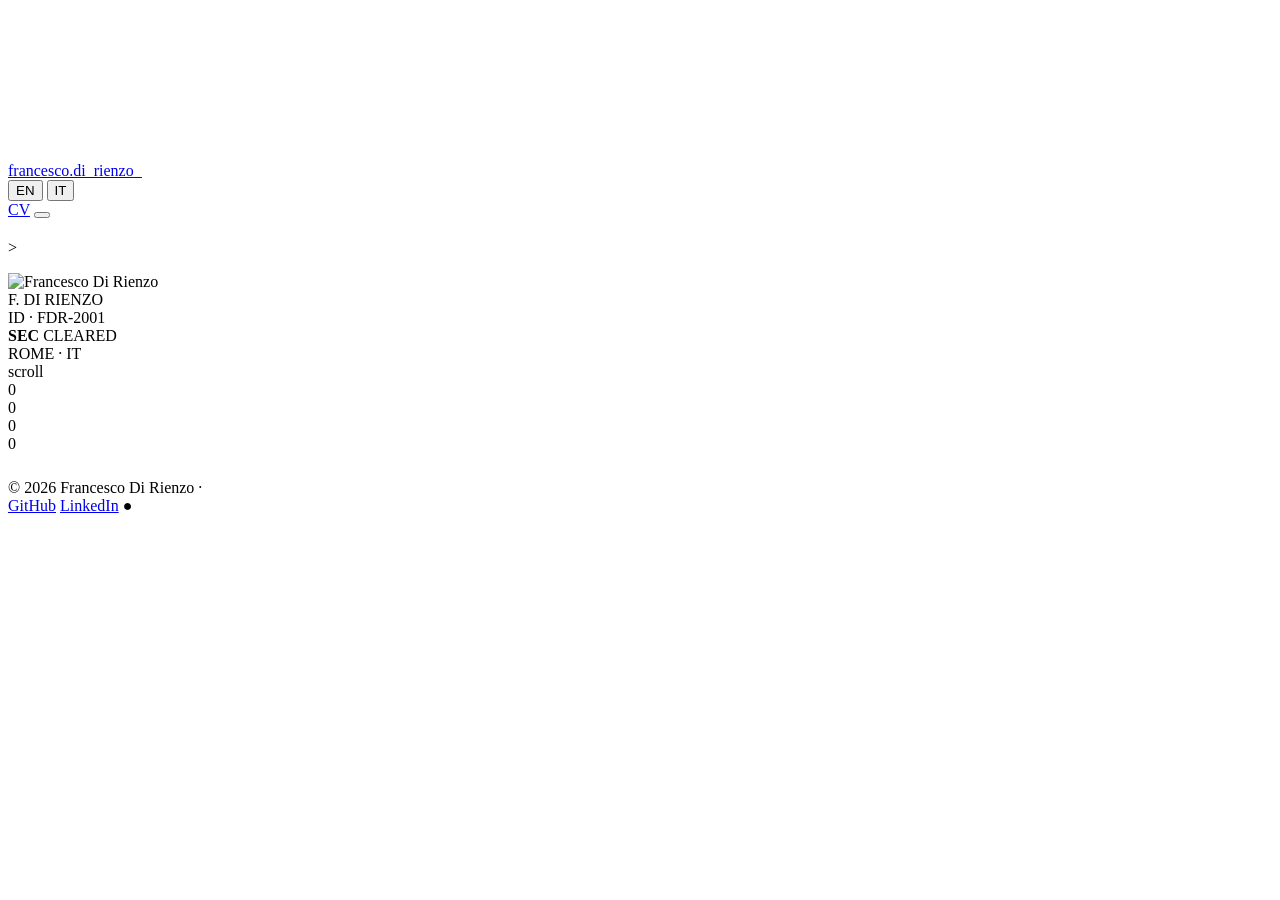
==== portfolio.html @ db407e5a "Add files via upload" ====
<!DOCTYPE html>
<html lang="en">
<head>
  <meta charset="UTF-8" />
  <meta name="viewport" content="width=device-width, initial-scale=1.0" />
  <title>Francesco Di Rienzo — Network & Security Engineer</title>
  <meta name="description" content="Francesco Di Rienzo — Linux & Network Systems Administrator and Cybersecurity Specialist. Portfolio." />
  <link rel="icon" type="image/svg+xml" href="assets/favicon.svg" />
  <link rel="preconnect" href="https://fonts.googleapis.com" />
  <link rel="preconnect" href="https://fonts.gstatic.com" crossorigin />
  <link href="https://fonts.googleapis.com/css2?family=Space+Grotesk:wght@400;500;600;700&family=IBM+Plex+Sans:wght@400;500;600&family=JetBrains+Mono:wght@400;500;600&display=swap" rel="stylesheet" />
  <link rel="stylesheet" href="assets/styles.css" />
</head>
<body>
  <!-- background layers -->
  <canvas id="net-canvas"></canvas>
  <div class="bg-grid"></div>
  <div class="bg-vignette"></div>

  <!-- NAV -->
  <header class="nav">
    <div class="wrap">
      <a href="#top" class="brand">
        <span class="dot"></span>
        francesco.di_rienzo<span class="cursor">_</span>
      </a>
      <nav class="nav-links">
        <a href="#about" id="nav-about"></a>
        <a href="#experience" id="nav-exp"></a>
        <a href="#skills" id="nav-skills"></a>
        <a href="#certs" id="nav-certs"></a>
        <a href="#contact" id="nav-contact"></a>
      </nav>
      <div class="nav-right">
        <div class="lang-toggle">
          <button data-lang="en">EN</button>
          <button data-lang="it">IT</button>
        </div>
        <a class="btn btn-cv cv-link" href="assets/CV_DiRienzo.pdf" target="_blank" rel="noopener">CV</a>
        <button class="nav-burger" id="burger" aria-label="Menu"><span></span></button>
      </div>
    </div>
  </header>
  <div class="mobile-menu" id="mm"></div>

  <main class="page" id="top">
    <!-- HERO -->
    <section class="hero" id="hero">
      <div class="wrap hero-grid">
        <div class="hero-left">
          <span class="hero-status"><span class="live"></span><span id="hero-status"></span></span>
          <h1 id="hero-h1"></h1>
          <div class="hero-role">
            <span class="prompt">&gt;</span> <span class="typed" id="typed"></span><span class="tw-cursor"></span>
          </div>
          <p class="hero-bio" id="hero-bio"></p>
          <div class="hero-cta">
            <a class="btn btn-primary" id="cta1" href="#contact"></a>
            <a class="btn" id="cta2" href="#experience"></a>
            <a class="btn cv-link" id="cv-btn" href="assets/CV_DiRienzo.pdf" target="_blank" rel="noopener"></a>
          </div>
        </div>

        <div class="id-frame">
          <span class="id-corner tl"></span><span class="id-corner tr"></span>
          <span class="id-corner bl"></span><span class="id-corner br"></span>
          <span class="scan"></span>
          <div class="photo">
            <img id="profile-img" src="assets/profile.webp" alt="Francesco Di Rienzo" />
            <div id="photo-fallback" style="display:none; position:absolute; inset:0; place-items:center; background:repeating-linear-gradient(135deg,#0d121a,#0d121a 10px,#0f141c 10px,#0f141c 20px); font-family:var(--font-mono); color:var(--text-faint); font-size:12px; text-align:center; padding:20px;">
              [ drop&nbsp;profile.webp&nbsp;in&nbsp;/assets ]
            </div>
          </div>
          <div class="id-tag">
            <div>
              <div class="id-name">F. DI RIENZO</div>
              <div>ID · FDR-2001</div>
            </div>
            <div class="id-meta">
              <div><b>SEC</b> CLEARED</div>
              <div>ROME · IT</div>
            </div>
          </div>
        </div>
      </div>
      <div class="scroll-cue"><span>scroll</span><span class="bar"></span></div>
    </section>

    <!-- STATS -->
    <section class="stats" id="stats" style="padding-top:0;padding-bottom:0;">
      <div class="wrap">
        <div class="stats-grid">
          <div class="stat"><div class="num">0</div><div class="lbl"></div></div>
          <div class="stat"><div class="num">0</div><div class="lbl"></div></div>
          <div class="stat"><div class="num">0</div><div class="lbl"></div></div>
          <div class="stat"><div class="num">0</div><div class="lbl"></div></div>
        </div>
      </div>
    </section>

    <!-- ABOUT -->
    <section id="about">
      <div class="wrap">
        <div class="section-head reveal">
          <span class="eyebrow" id="about-eyebrow"></span>
          <h2 id="about-title"></h2>
          <p class="lead" id="about-lead"></p>
        </div>
        <div class="about-grid">
          <div class="about-copy reveal reveal-d1">
            <div id="about-copy"></div>
            <div class="about-tags" id="about-tags"></div>
          </div>
          <div class="reveal reveal-d2">
            <div class="terminal">
              <div class="bar">
                <span class="tdot"></span><span class="tdot"></span><span class="tdot g"></span>
                <span class="title" id="term-title"></span>
              </div>
              <div class="body" id="term-body"></div>
            </div>
          </div>
        </div>
      </div>
    </section>

    <!-- EXPERIENCE -->
    <section id="experience">
      <div class="wrap">
        <div class="section-head reveal">
          <span class="eyebrow" id="exp-eyebrow"></span>
          <h2 id="exp-title"></h2>
          <p class="lead" id="exp-lead"></p>
        </div>
        <div class="timeline" id="timeline"></div>
      </div>
    </section>

    <!-- SKILLS -->
    <section id="skills">
      <div class="wrap">
        <div class="section-head reveal">
          <span class="eyebrow" id="skills-eyebrow"></span>
          <h2 id="skills-title"></h2>
          <p class="lead" id="skills-lead"></p>
        </div>
        <div class="skills-grid" id="skills-grid"></div>
      </div>
    </section>

    <!-- CERTS -->
    <section id="certs">
      <div class="wrap">
        <div class="section-head reveal">
          <span class="eyebrow" id="certs-eyebrow"></span>
          <h2 id="certs-title"></h2>
          <p class="lead" id="certs-lead"></p>
        </div>
        <div class="cert-grid" id="cert-grid"></div>
      </div>
    </section>

    <!-- LANGUAGES + SOFT -->
    <section id="languages">
      <div class="wrap">
        <div class="section-head reveal">
          <span class="eyebrow" id="lang-eyebrow"></span>
          <h2 id="lang-title"></h2>
          <p class="lead" id="lang-lead"></p>
        </div>
        <div class="lang-soft">
          <div class="reveal reveal-d1">
            <h3 style="font-family:var(--font-mono);font-size:13px;letter-spacing:0.12em;text-transform:uppercase;color:var(--text-dim);margin-bottom:26px;" id="lang-subtitle"></h3>
            <div class="lang-list" id="lang-list"></div>
          </div>
          <div class="reveal reveal-d2">
            <h3 style="font-family:var(--font-mono);font-size:13px;letter-spacing:0.12em;text-transform:uppercase;color:var(--text-dim);margin-bottom:26px;" id="soft-title"></h3>
            <div class="soft-grid" id="soft-grid"></div>
          </div>
        </div>
      </div>
    </section>

    <!-- CONTACT -->
    <section class="contact" id="contact">
      <div class="wrap">
        <div class="contact-card reveal">
          <div class="corner-grid"></div>
          <span class="eyebrow" id="contact-eyebrow" style="justify-content:center;"></span>
          <h2 id="contact-title" style="margin-top:18px;"></h2>
          <p class="sub" id="contact-sub"></p>
          <div class="contact-actions">
            <a class="btn btn-primary" id="contact-cta1" href="#"></a>
            <a class="btn" id="contact-cta2" href="#" target="_blank" rel="noopener"></a>
          </div>
          <div class="contact-meta" id="contact-meta"></div>
        </div>
      </div>
    </section>
  </main>

  <!-- FOOTER -->
  <footer class="footer">
    <div class="wrap">
      <span>© <span id="year"></span> Francesco Di Rienzo · <span id="ft-tag"></span></span>
      <div class="ft-links">
        <a href="https://github.com/france5cogreen" target="_blank" rel="noopener">GitHub</a>
        <a href="https://linkedin.com/in/francesco-di-rienzo" target="_blank" rel="noopener">LinkedIn</a>
        <span style="color:var(--accent-1);">● <span id="ft-rights"></span></span>
      </div>
    </div>
  </footer>

  <script>document.getElementById("year").textContent = new Date().getFullYear();</script>
  <script src="assets/app.js"></script>
</body>
</html>
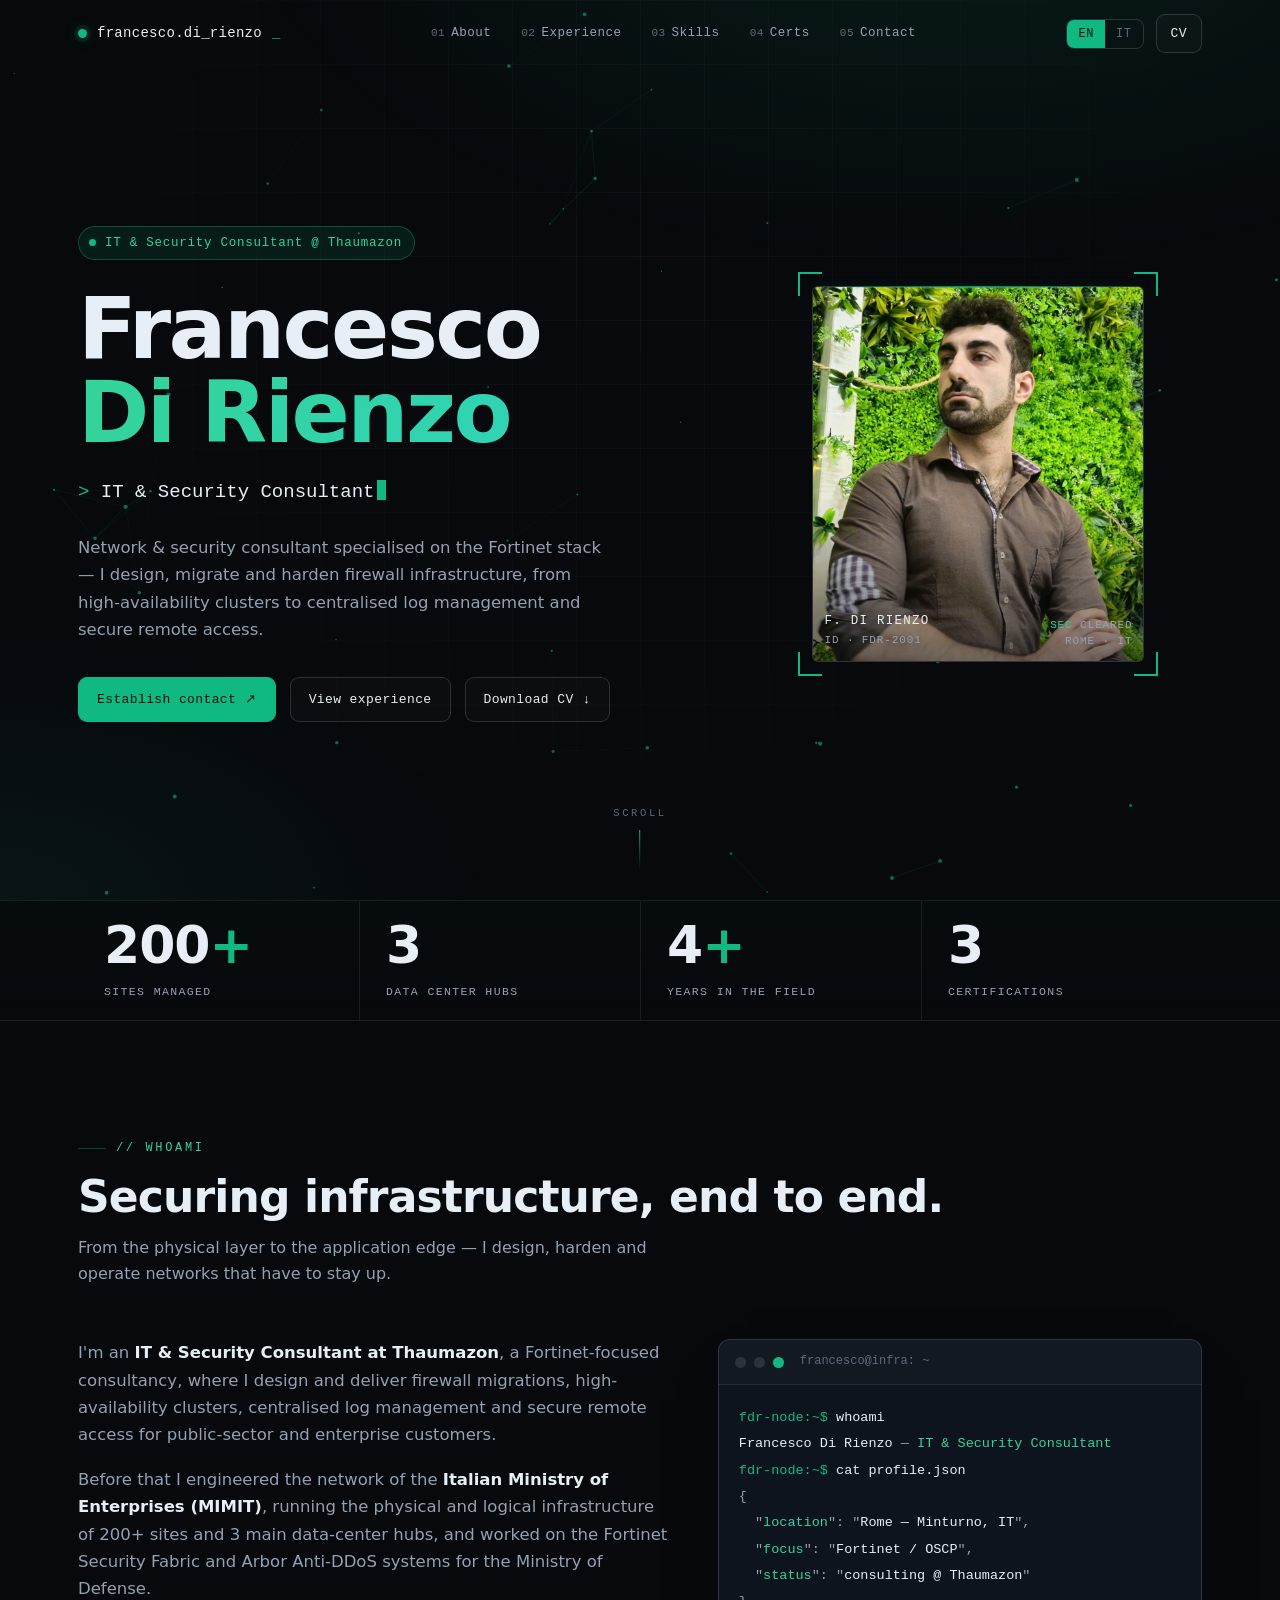
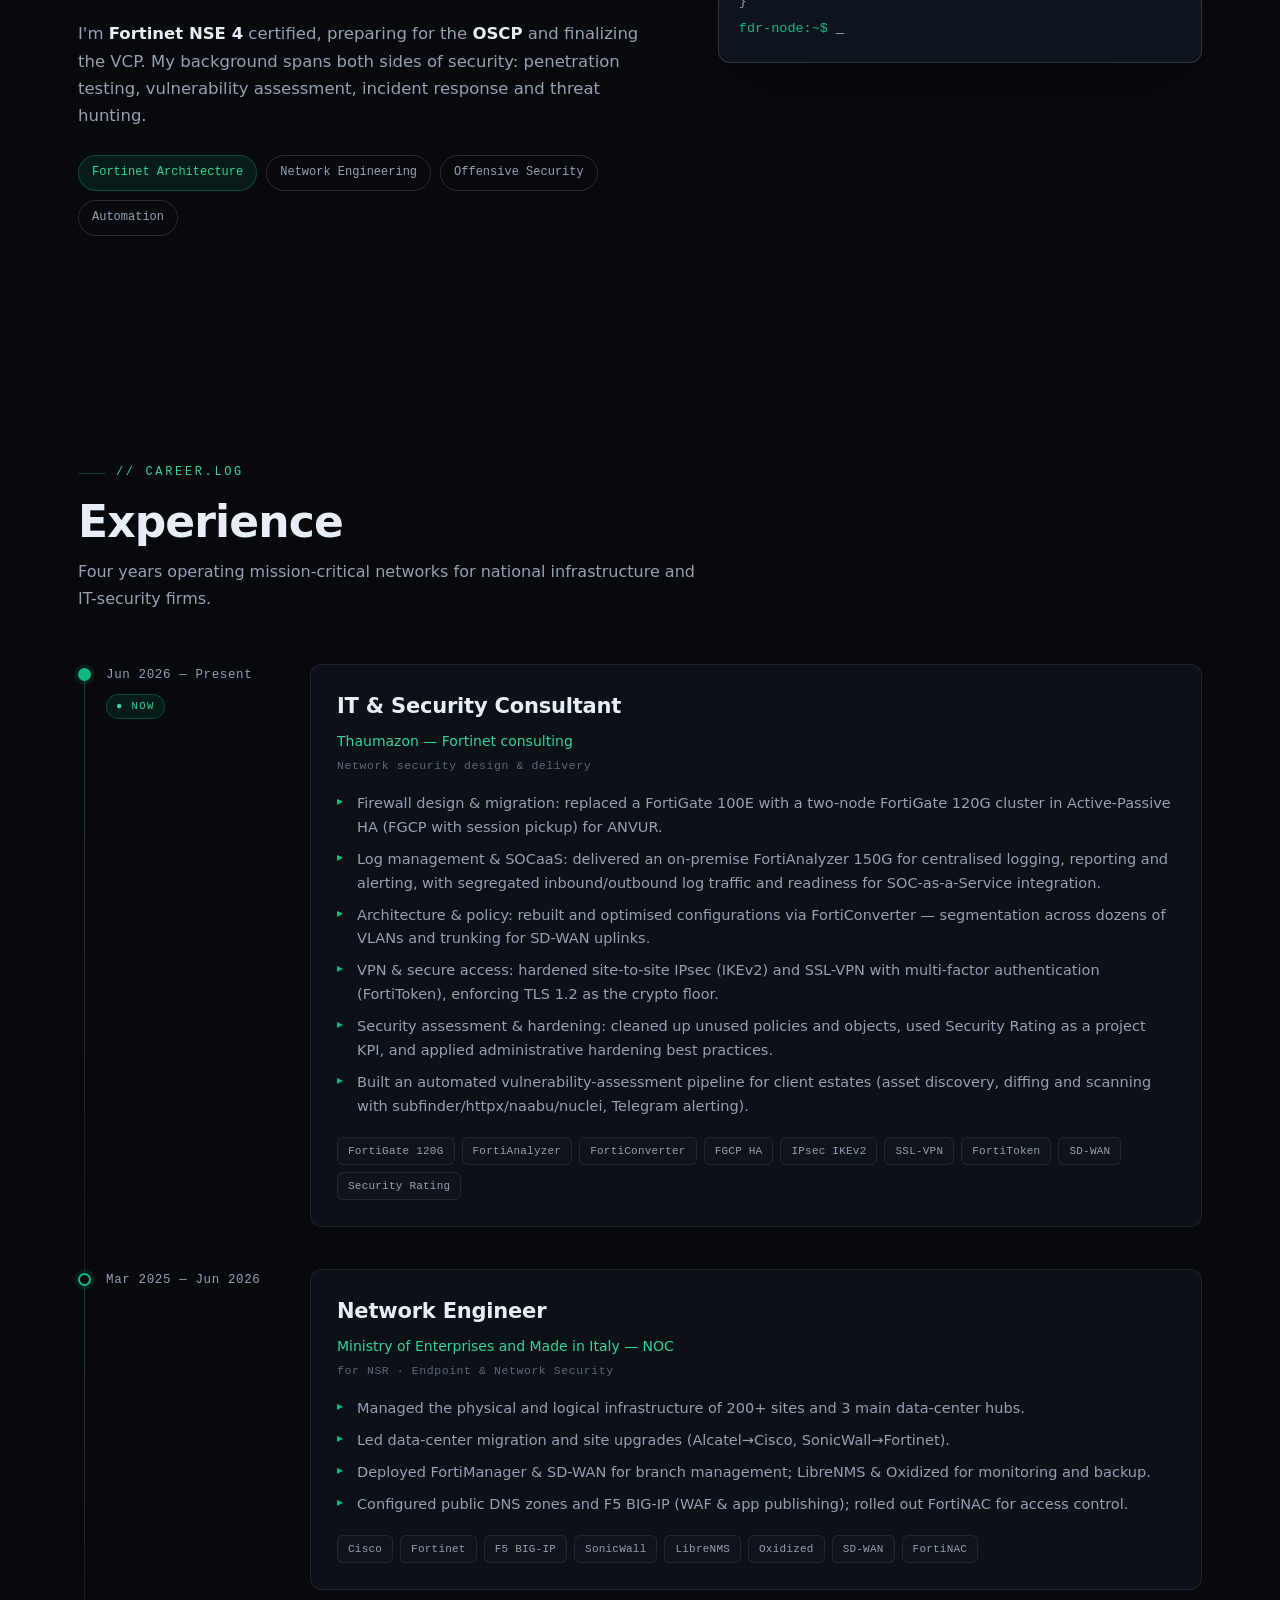
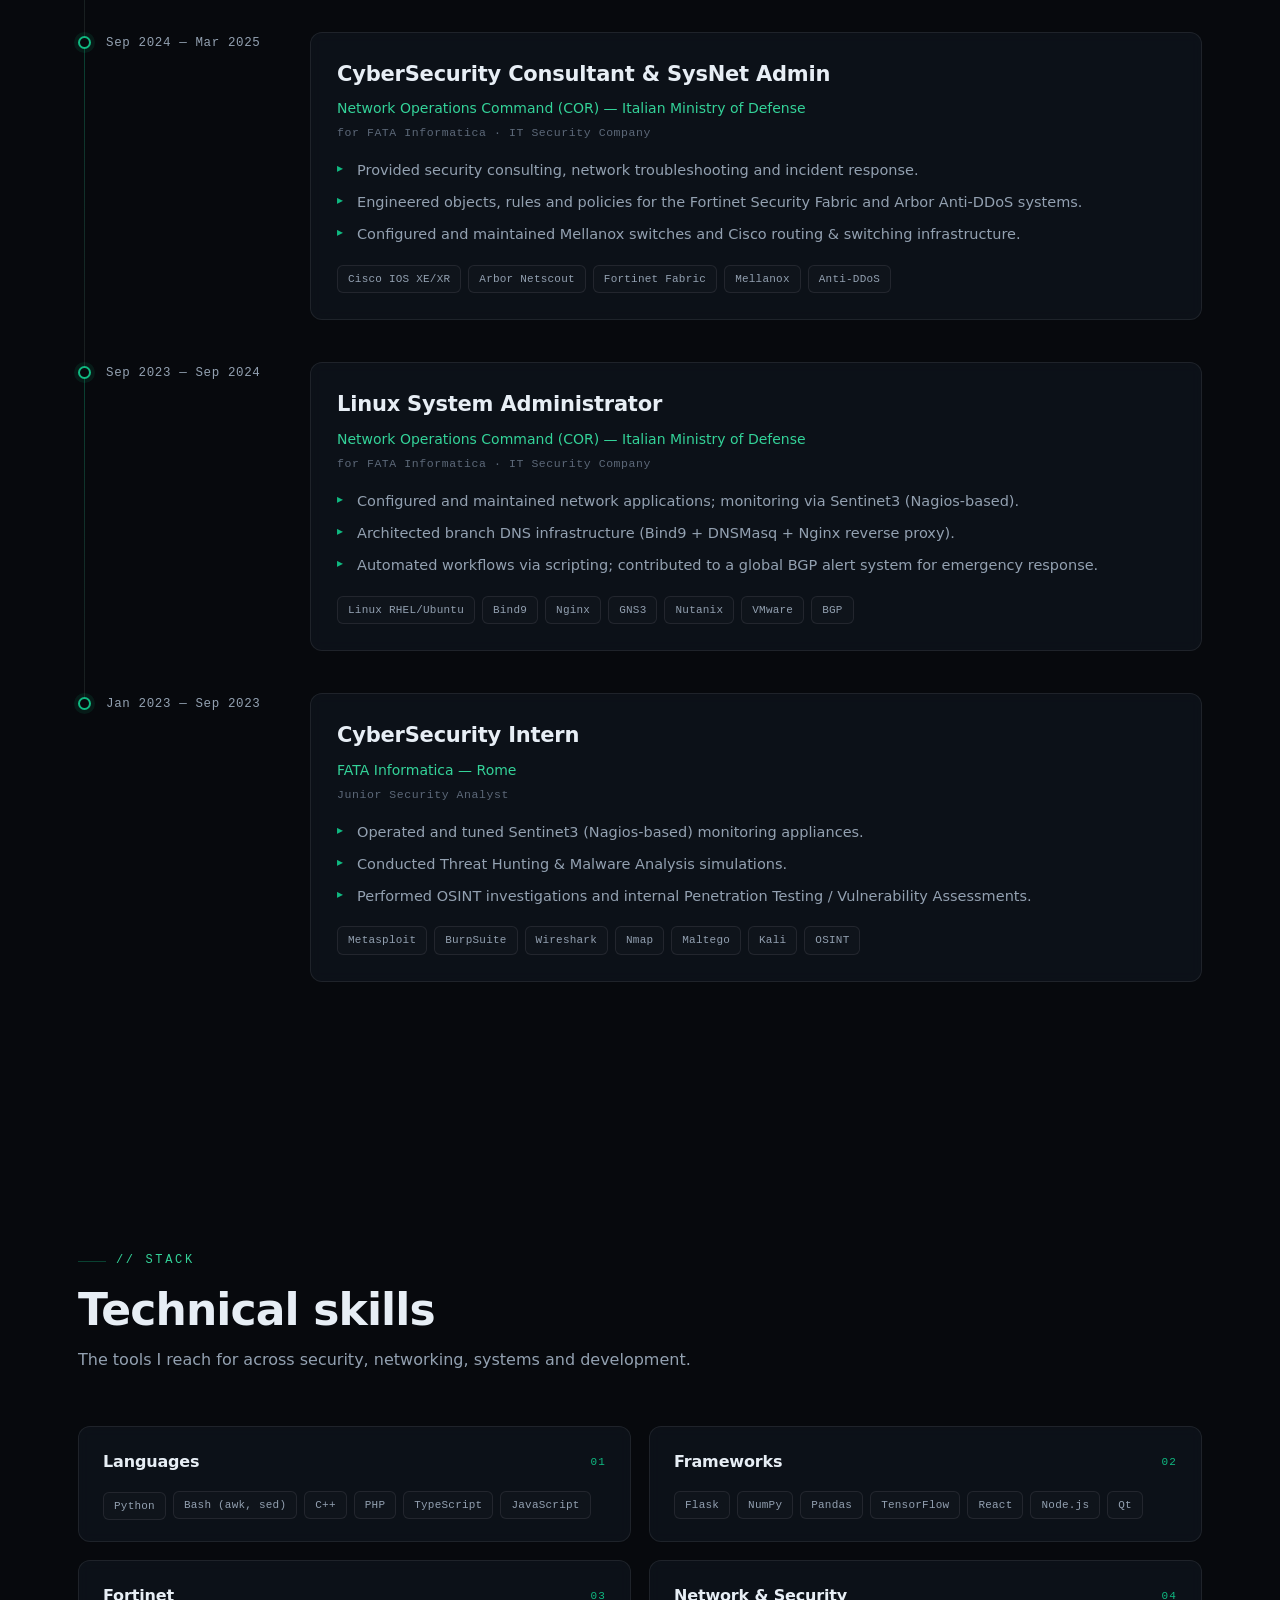
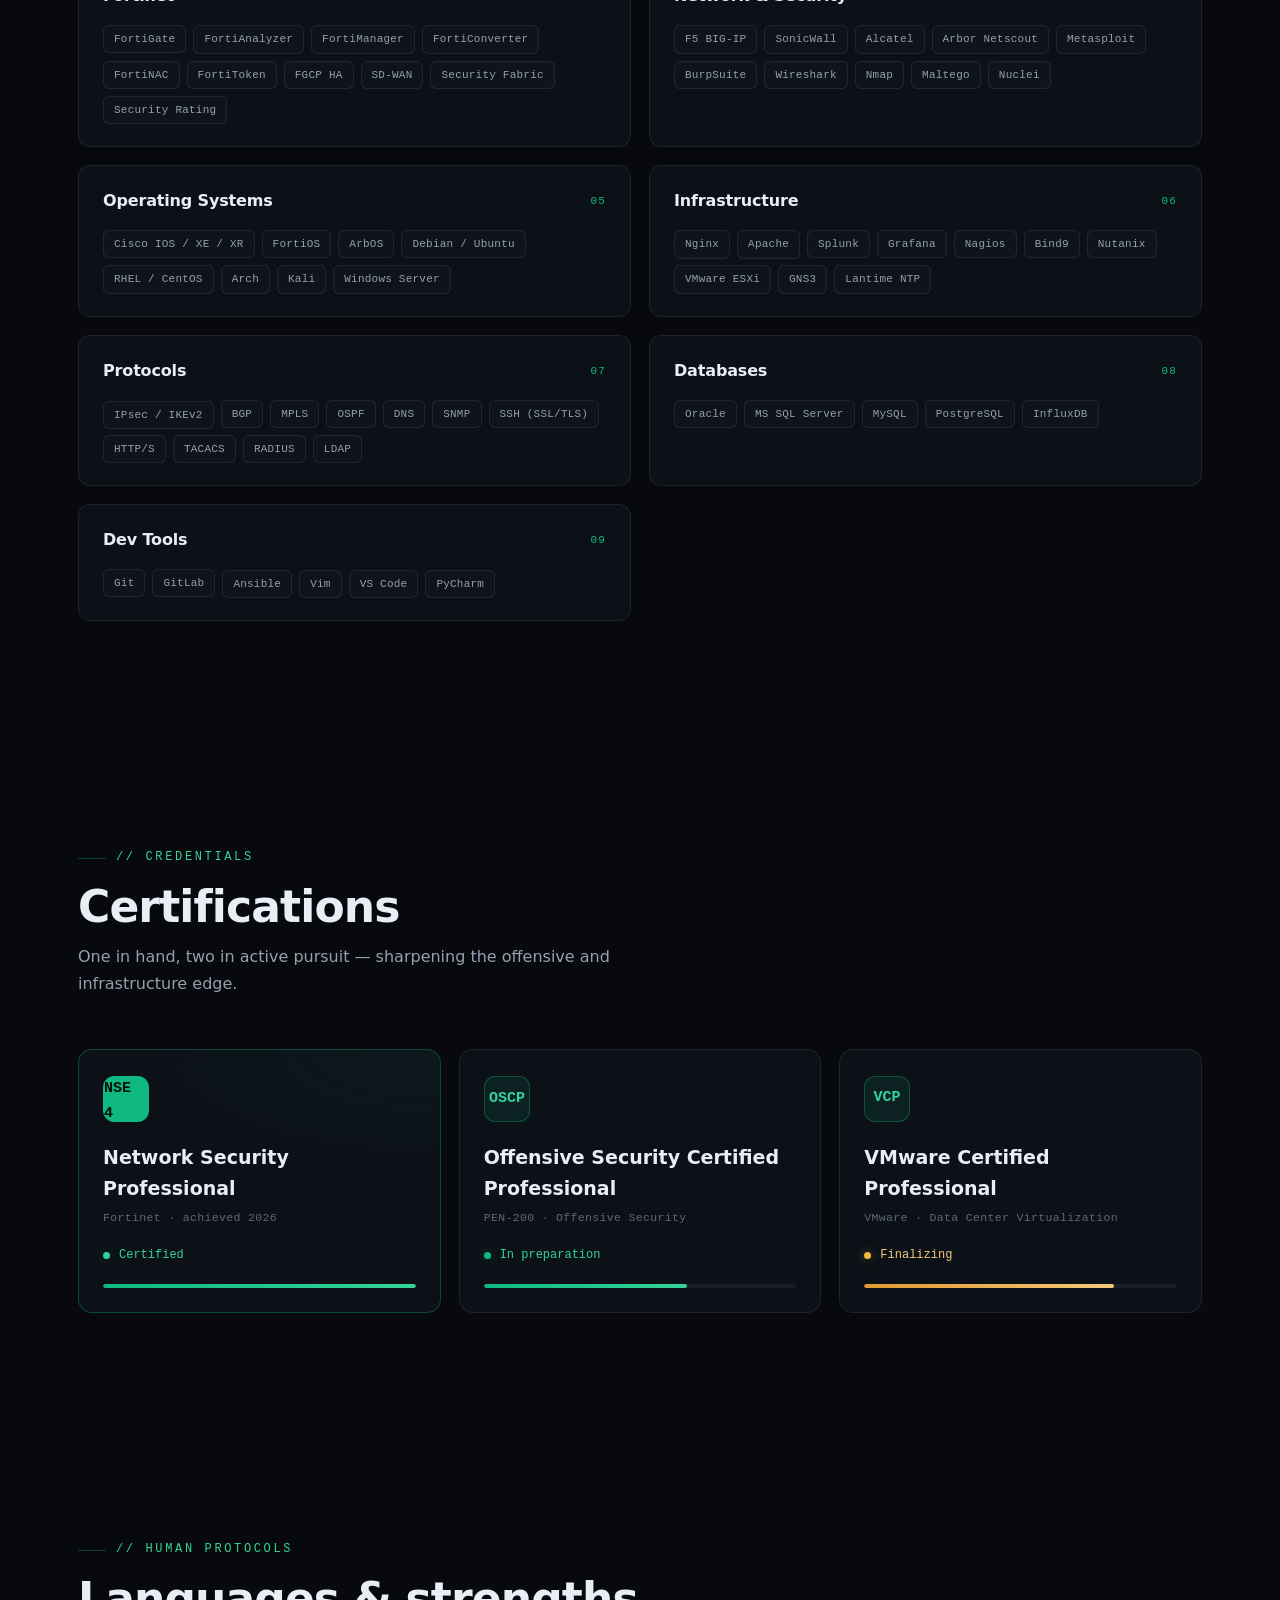
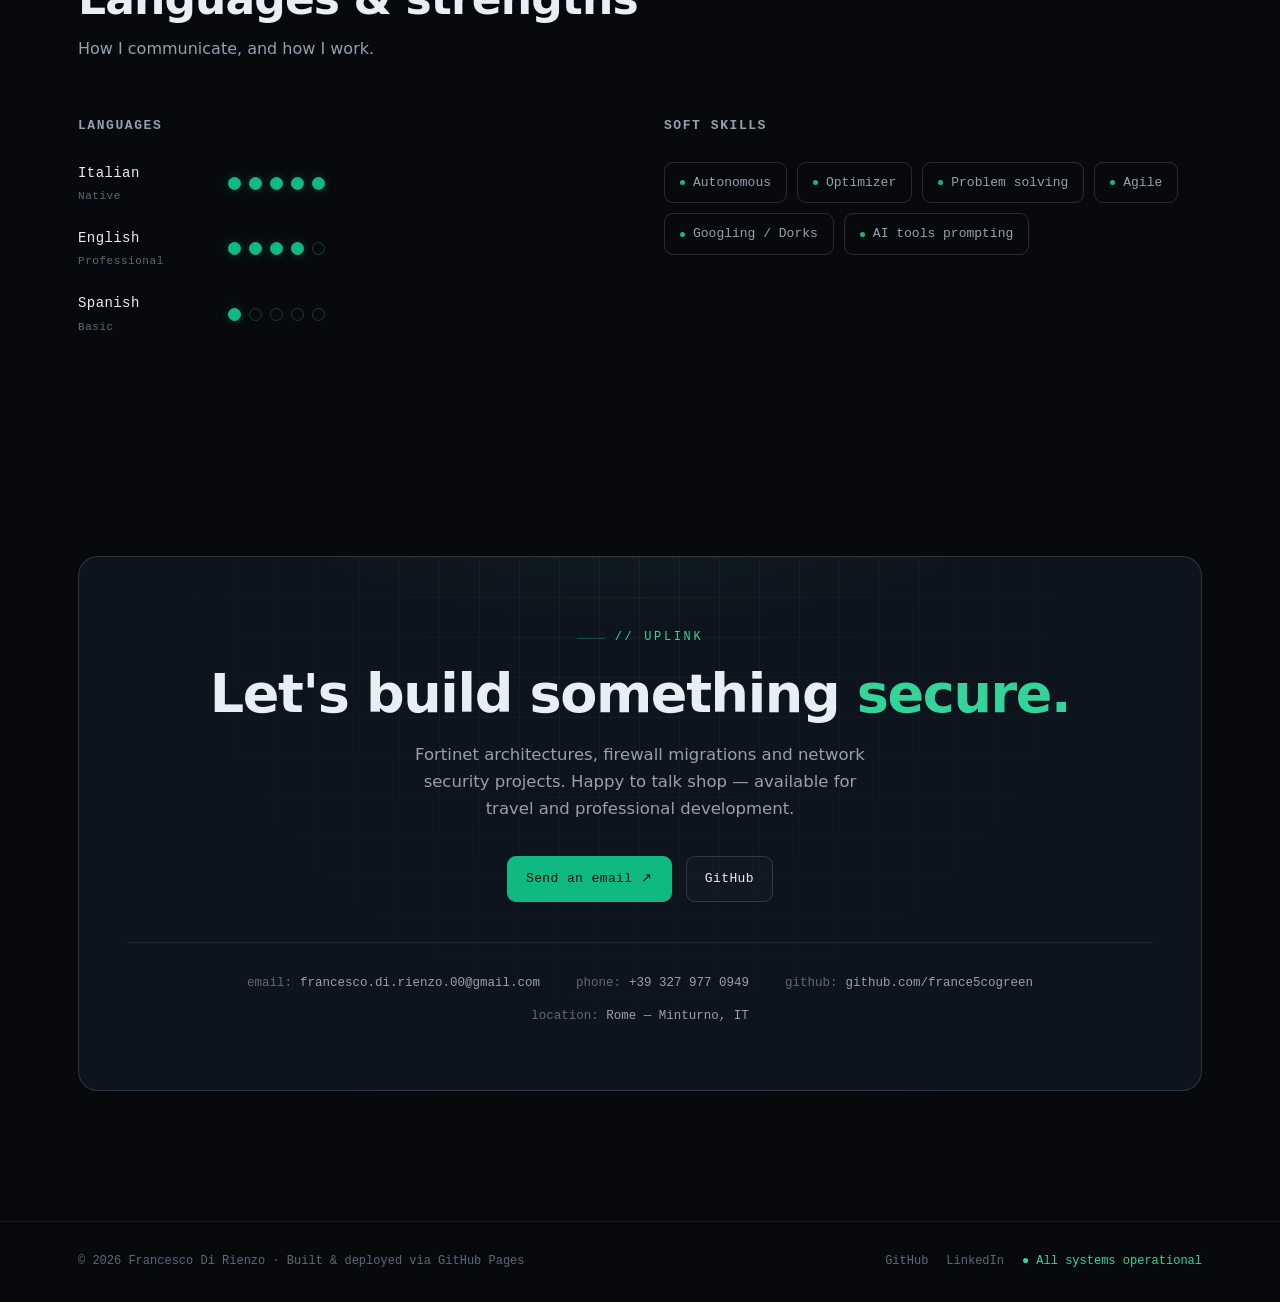
==== commit bc7709e9: "Aggiorna portfolio: ruolo Thaumazon, NSE 4 e pulizia repo Contenuto (assets/app.js, EN + IT in paral" ====
--- a/portfolio.html
+++ b/portfolio.html
@@ -4,7 +4,7 @@
   <meta charset="UTF-8" />
   <meta name="viewport" content="width=device-width, initial-scale=1.0" />
   <title>Francesco Di Rienzo — Network & Security Engineer</title>
-  <meta name="description" content="Francesco Di Rienzo — Linux & Network Systems Administrator and Cybersecurity Specialist. Portfolio." />
+  <meta name="description" content="Francesco Di Rienzo — IT &amp; Security Consultant at Thaumazon. Fortinet NSE 4. Firewall design &amp; migration, HA clusters, log management, secure remote access. Portfolio." />
   <link rel="icon" type="image/svg+xml" href="assets/favicon.svg" />
   <link rel="preconnect" href="https://fonts.googleapis.com" />
   <link rel="preconnect" href="https://fonts.gstatic.com" crossorigin />
--- a/assets/styles.css
+++ b/assets/styles.css
@@ -0,0 +1,849 @@
+/* ============================================================
+   Francesco Di Rienzo — Portfolio
+   "Network HUD" theme
+   ============================================================ */
+
+:root {
+  --bg: #07090d;
+  --bg-1: #0a0e14;
+  --bg-2: #0d121a;
+  --panel: rgba(16, 22, 31, 0.66);
+  --panel-solid: #0e141d;
+  --line: rgba(255, 255, 255, 0.08);
+  --line-2: rgba(255, 255, 255, 0.14);
+
+  --text: #e7eef5;
+  --text-dim: #93a1b1;
+  --text-faint: #5d6979;
+
+  --accent: #10b981;
+  --accent-1: #34d399;
+  --accent-2: #2dd4bf;
+  --accent-glow: rgba(16, 185, 129, 0.30);
+  --accent-soft: rgba(16, 185, 129, 0.10);
+  --accent-line: rgba(16, 185, 129, 0.32);
+
+  --font-display: 'Space Grotesk', system-ui, sans-serif;
+  --font-body: 'IBM Plex Sans', system-ui, sans-serif;
+  --font-mono: 'JetBrains Mono', ui-monospace, monospace;
+
+  --maxw: 1180px;
+  --nav-h: 68px;
+  --ease: cubic-bezier(0.22, 1, 0.36, 1);
+}
+
+* { box-sizing: border-box; margin: 0; padding: 0; }
+
+html { scroll-behavior: smooth; }
+
+body {
+  font-family: var(--font-body);
+  background: var(--bg);
+  color: var(--text);
+  line-height: 1.65;
+  -webkit-font-smoothing: antialiased;
+  overflow-x: hidden;
+  position: relative;
+}
+
+/* prevent smooth-scroll for users who want reduced motion */
+@media (prefers-reduced-motion: reduce) {
+  html { scroll-behavior: auto; }
+  *, *::before, *::after { animation-duration: 0.001ms !important; transition-duration: 0.05ms !important; }
+}
+
+::selection { background: var(--accent); color: #04110b; }
+
+a { color: inherit; text-decoration: none; }
+
+/* ---------- Background layers ---------- */
+#net-canvas {
+  position: fixed;
+  inset: 0;
+  width: 100%;
+  height: 100%;
+  z-index: 0;
+  pointer-events: none;
+}
+.bg-grid {
+  position: fixed;
+  inset: 0;
+  z-index: 0;
+  pointer-events: none;
+  background-image:
+    linear-gradient(var(--line) 1px, transparent 1px),
+    linear-gradient(90deg, var(--line) 1px, transparent 1px);
+  background-size: 64px 64px;
+  -webkit-mask-image: radial-gradient(circle at 50% 30%, #000 0%, transparent 75%);
+  mask-image: radial-gradient(circle at 50% 30%, #000 0%, transparent 75%);
+  opacity: 0.5;
+}
+.bg-vignette {
+  position: fixed;
+  inset: 0;
+  z-index: 0;
+  pointer-events: none;
+  background:
+    radial-gradient(1200px 600px at 75% -10%, rgba(16,185,129,0.10), transparent 60%),
+    radial-gradient(900px 500px at 0% 100%, rgba(45,212,191,0.06), transparent 55%);
+}
+
+/* everything above the bg */
+.page { position: relative; z-index: 2; }
+
+/* mobile menu hidden by default (shown only via media query when open) */
+.mobile-menu { display: none; }
+
+/* ---------- Shared layout ---------- */
+.wrap { width: 100%; max-width: var(--maxw); margin: 0 auto; padding: 0 28px; }
+
+section { padding: 110px 0; position: relative; }
+
+.eyebrow {
+  font-family: var(--font-mono);
+  font-size: 12px;
+  letter-spacing: 0.22em;
+  text-transform: uppercase;
+  color: var(--accent-1);
+  display: inline-flex;
+  align-items: center;
+  gap: 10px;
+}
+.eyebrow::before {
+  content: "";
+  width: 28px;
+  height: 1px;
+  background: var(--accent-line);
+}
+.section-head { margin-bottom: 52px; }
+.section-head h2 {
+  font-family: var(--font-display);
+  font-weight: 600;
+  font-size: clamp(28px, 4vw, 44px);
+  letter-spacing: -0.02em;
+  line-height: 1.05;
+  margin-top: 16px;
+}
+.section-head .lead {
+  color: var(--text-dim);
+  max-width: 620px;
+  margin-top: 14px;
+  font-size: 16px;
+}
+
+/* ---------- Nav ---------- */
+.nav {
+  position: fixed;
+  top: 0; left: 0; right: 0;
+  height: var(--nav-h);
+  z-index: 50;
+  display: flex;
+  align-items: center;
+  transition: background 0.4s var(--ease), border-color 0.4s var(--ease), backdrop-filter 0.4s;
+  border-bottom: 1px solid transparent;
+}
+.nav.scrolled {
+  background: rgba(7, 9, 13, 0.78);
+  backdrop-filter: blur(14px) saturate(140%);
+  border-bottom: 1px solid var(--line);
+}
+.nav .wrap { display: flex; align-items: center; justify-content: space-between; gap: 20px; }
+.brand {
+  font-family: var(--font-mono);
+  font-size: 14px;
+  font-weight: 500;
+  letter-spacing: 0.02em;
+  display: flex;
+  align-items: center;
+  gap: 10px;
+  color: var(--text);
+}
+.brand .dot {
+  width: 9px; height: 9px; border-radius: 50%;
+  background: var(--accent);
+  box-shadow: 0 0 0 4px var(--accent-soft), 0 0 14px var(--accent-glow);
+  animation: pulse 2.4s infinite;
+}
+.brand .cursor { color: var(--accent); animation: blink 1.1s steps(1) infinite; }
+@keyframes blink { 50% { opacity: 0; } }
+@keyframes pulse {
+  0%, 100% { box-shadow: 0 0 0 4px var(--accent-soft), 0 0 14px var(--accent-glow); }
+  50% { box-shadow: 0 0 0 6px transparent, 0 0 20px var(--accent-glow); }
+}
+
+.nav-links { display: flex; align-items: center; gap: 4px; }
+.nav-links a {
+  font-family: var(--font-mono);
+  font-size: 12.5px;
+  letter-spacing: 0.04em;
+  color: var(--text-dim);
+  padding: 8px 13px;
+  border-radius: 7px;
+  position: relative;
+  transition: color 0.25s, background 0.25s;
+}
+.nav-links a .idx { color: var(--text-faint); margin-right: 6px; font-size: 11px; }
+.nav-links a:hover { color: var(--text); background: rgba(255,255,255,0.04); }
+.nav-links a.active { color: var(--accent-1); }
+.nav-links a.active .idx { color: var(--accent); }
+
+.nav-right { display: flex; align-items: center; gap: 12px; }
+.lang-toggle {
+  display: flex;
+  font-family: var(--font-mono);
+  font-size: 12px;
+  border: 1px solid var(--line-2);
+  border-radius: 8px;
+  overflow: hidden;
+}
+.lang-toggle button {
+  background: transparent;
+  color: var(--text-faint);
+  border: none;
+  padding: 7px 11px;
+  cursor: pointer;
+  font-family: inherit;
+  font-size: inherit;
+  letter-spacing: 0.05em;
+  transition: color 0.2s, background 0.2s;
+}
+.lang-toggle button.active { background: var(--accent); color: #04110b; font-weight: 500; }
+.lang-toggle button:not(.active):hover { color: var(--text); }
+
+.btn {
+  display: inline-flex;
+  align-items: center;
+  gap: 9px;
+  font-family: var(--font-mono);
+  font-size: 13px;
+  letter-spacing: 0.03em;
+  padding: 11px 18px;
+  border-radius: 9px;
+  border: 1px solid var(--line-2);
+  color: var(--text);
+  cursor: pointer;
+  background: rgba(255,255,255,0.02);
+  transition: transform 0.25s var(--ease), border-color 0.25s, background 0.25s, box-shadow 0.25s;
+}
+.btn:hover { transform: translateY(-2px); border-color: var(--accent-line); box-shadow: 0 8px 30px -12px var(--accent-glow); }
+.btn .arrow { transition: transform 0.25s var(--ease); }
+.btn:hover .arrow { transform: translate(3px, -3px); }
+.btn-primary {
+  background: var(--accent);
+  color: #04110b;
+  border-color: var(--accent);
+  font-weight: 500;
+}
+.btn-primary:hover { background: var(--accent-1); box-shadow: 0 10px 36px -10px var(--accent-glow); }
+.nav .btn-cv { padding: 8px 14px; }
+
+.nav-burger { display: none; }
+
+/* ---------- Hero ---------- */
+.hero {
+  min-height: 100vh;
+  display: flex;
+  align-items: center;
+  padding-top: calc(var(--nav-h) + 40px);
+  padding-bottom: 60px;
+}
+.hero-grid {
+  display: grid;
+  grid-template-columns: 1.25fr 0.9fr;
+  gap: 56px;
+  align-items: center;
+  width: 100%;
+}
+.hero-status {
+  font-family: var(--font-mono);
+  font-size: 12.5px;
+  letter-spacing: 0.06em;
+  color: var(--accent-1);
+  display: inline-flex;
+  align-items: center;
+  gap: 9px;
+  padding: 6px 12px 6px 10px;
+  border: 1px solid var(--accent-line);
+  border-radius: 100px;
+  background: var(--accent-soft);
+  margin-bottom: 26px;
+}
+.hero-status .live {
+  width: 7px; height: 7px; border-radius: 50%; background: var(--accent);
+  box-shadow: 0 0 10px var(--accent-glow);
+  animation: pulse 2s infinite;
+}
+.hero h1 {
+  font-family: var(--font-display);
+  font-weight: 700;
+  font-size: clamp(44px, 7.2vw, 86px);
+  line-height: 0.98;
+  letter-spacing: -0.03em;
+  margin-bottom: 22px;
+}
+.hero h1 .ln { display: block; }
+.hero h1 .accent {
+  background: linear-gradient(120deg, var(--accent-1), var(--accent-2));
+  -webkit-background-clip: text;
+  background-clip: text;
+  color: transparent;
+}
+.hero-role {
+  font-family: var(--font-mono);
+  font-size: clamp(15px, 1.7vw, 19px);
+  color: var(--text-dim);
+  margin-bottom: 26px;
+  min-height: 1.6em;
+}
+.hero-role .prompt { color: var(--accent); }
+.hero-role .typed { color: var(--text); }
+.hero-role .tw-cursor {
+  display: inline-block;
+  width: 9px;
+  height: 1.05em;
+  vertical-align: -0.16em;
+  background: var(--accent);
+  margin-left: 3px;
+  animation: blink 1.1s steps(1) infinite;
+}
+.hero-bio {
+  color: var(--text-dim);
+  font-size: 16.5px;
+  max-width: 540px;
+  margin-bottom: 34px;
+}
+.hero-cta { display: flex; gap: 14px; flex-wrap: wrap; }
+
+/* Hero photo HUD frame */
+.id-frame {
+  position: relative;
+  justify-self: center;
+  width: min(360px, 80vw);
+  aspect-ratio: 1 / 1.12;
+  padding: 14px;
+}
+.id-frame .photo {
+  position: relative;
+  width: 100%;
+  height: 100%;
+  border-radius: 6px;
+  overflow: hidden;
+  border: 1px solid var(--line-2);
+  background: var(--bg-2);
+}
+.id-frame .photo img {
+  width: 100%; height: 100%;
+  object-fit: cover;
+  filter: grayscale(0.15) contrast(1.04) saturate(1.05);
+  transition: filter 0.5s var(--ease), transform 0.6s var(--ease);
+}
+.id-frame:hover .photo img { filter: grayscale(0) contrast(1.06) saturate(1.1); transform: scale(1.03); }
+.id-frame .photo::after {
+  content: "";
+  position: absolute; inset: 0;
+  background: linear-gradient(180deg, transparent 55%, rgba(7,9,13,0.55) 100%);
+  pointer-events: none;
+}
+.id-frame .scan {
+  position: absolute;
+  left: 14px; right: 14px;
+  height: 2px;
+  top: 14px;
+  background: linear-gradient(90deg, transparent, var(--accent), transparent);
+  opacity: 0.7;
+  box-shadow: 0 0 12px var(--accent-glow);
+  animation: scanmove 4.2s var(--ease) infinite;
+  z-index: 3;
+  pointer-events: none;
+}
+@keyframes scanmove {
+  0%, 100% { transform: translateY(0); opacity: 0; }
+  10% { opacity: 0.75; }
+  50% { transform: translateY(calc(min(360px,80vw)*1.12 - 56px)); opacity: 0.75; }
+  90% { opacity: 0; }
+}
+.id-corner {
+  position: absolute;
+  width: 24px; height: 24px;
+  border: 2px solid var(--accent);
+  z-index: 4;
+}
+.id-corner.tl { top: 0; left: 0; border-right: none; border-bottom: none; }
+.id-corner.tr { top: 0; right: 0; border-left: none; border-bottom: none; }
+.id-corner.bl { bottom: 0; left: 0; border-right: none; border-top: none; }
+.id-corner.br { bottom: 0; right: 0; border-left: none; border-top: none; }
+.id-tag {
+  position: absolute;
+  bottom: 26px; left: 26px; right: 26px;
+  z-index: 5;
+  font-family: var(--font-mono);
+  display: flex;
+  justify-content: space-between;
+  align-items: flex-end;
+  font-size: 11px;
+  letter-spacing: 0.08em;
+  color: var(--text-dim);
+}
+.id-tag .id-name { color: var(--text); font-size: 12.5px; letter-spacing: 0.1em; }
+.id-tag .id-meta { text-align: right; line-height: 1.5; }
+.id-tag .id-meta b { color: var(--accent-1); font-weight: 500; }
+
+.scroll-cue {
+  position: absolute;
+  bottom: 30px; left: 50%;
+  transform: translateX(-50%);
+  font-family: var(--font-mono);
+  font-size: 10.5px;
+  letter-spacing: 0.25em;
+  color: var(--text-faint);
+  text-transform: uppercase;
+  display: flex;
+  flex-direction: column;
+  align-items: center;
+  gap: 8px;
+}
+.scroll-cue .bar {
+  width: 1px; height: 40px;
+  background: linear-gradient(var(--accent), transparent);
+  animation: cuedrop 2s var(--ease) infinite;
+  transform-origin: top;
+}
+@keyframes cuedrop { 0% { transform: scaleY(0); } 40% { transform: scaleY(1); } 100% { transform: scaleY(0); transform-origin: bottom; } }
+
+/* ---------- Stats band ---------- */
+.stats {
+  padding: 40px 0;
+  border-top: 1px solid var(--line);
+  border-bottom: 1px solid var(--line);
+  background: linear-gradient(180deg, rgba(16,185,129,0.02), transparent);
+}
+.stats-grid {
+  display: grid;
+  grid-template-columns: repeat(4, 1fr);
+  gap: 0;
+}
+.stat { padding: 18px 26px; border-left: 1px solid var(--line); }
+.stat:first-child { border-left: none; }
+.stat .num {
+  font-family: var(--font-display);
+  font-weight: 600;
+  font-size: clamp(34px, 4.4vw, 52px);
+  letter-spacing: -0.02em;
+  line-height: 1;
+  color: var(--text);
+}
+.stat .num .suf { color: var(--accent); }
+.stat .lbl {
+  font-family: var(--font-mono);
+  font-size: 11.5px;
+  letter-spacing: 0.12em;
+  text-transform: uppercase;
+  color: var(--text-dim);
+  margin-top: 12px;
+}
+
+/* ---------- About ---------- */
+.about-grid {
+  display: grid;
+  grid-template-columns: 1.1fr 0.9fr;
+  gap: 48px;
+  align-items: start;
+}
+.about-copy p { color: var(--text-dim); font-size: 16.5px; margin-bottom: 18px; }
+.about-copy p strong { color: var(--text); font-weight: 600; }
+.about-tags { display: flex; flex-wrap: wrap; gap: 9px; margin-top: 26px; }
+.about-tags .focus {
+  font-family: var(--font-mono);
+  font-size: 12px;
+  padding: 7px 13px;
+  border: 1px solid var(--line-2);
+  border-radius: 100px;
+  color: var(--text-dim);
+}
+.about-tags .focus.hot { color: var(--accent-1); border-color: var(--accent-line); background: var(--accent-soft); }
+
+/* terminal card */
+.terminal {
+  border: 1px solid var(--line-2);
+  border-radius: 12px;
+  background: var(--panel-solid);
+  overflow: hidden;
+  box-shadow: 0 30px 60px -30px rgba(0,0,0,0.7);
+}
+.terminal .bar {
+  display: flex;
+  align-items: center;
+  gap: 8px;
+  padding: 12px 16px;
+  border-bottom: 1px solid var(--line);
+  background: rgba(255,255,255,0.02);
+}
+.terminal .bar .tdot { width: 11px; height: 11px; border-radius: 50%; background: #2b323c; }
+.terminal .bar .tdot.g { background: var(--accent); }
+.terminal .bar .title { font-family: var(--font-mono); font-size: 12px; color: var(--text-faint); margin-left: 8px; }
+.terminal .body { padding: 20px; font-family: var(--font-mono); font-size: 13.5px; line-height: 1.95; }
+.terminal .ln { white-space: pre-wrap; }
+.terminal .cmd .p { color: var(--accent); }
+.terminal .cmd .c { color: var(--text); }
+.terminal .out { color: var(--text-dim); }
+.terminal .out .k { color: var(--accent-1); }
+.terminal .out .v { color: var(--text); }
+
+/* ---------- Experience timeline ---------- */
+.timeline { position: relative; padding-left: 0; }
+.tl-item {
+  display: grid;
+  grid-template-columns: 200px 1fr;
+  gap: 32px;
+  position: relative;
+  padding-bottom: 14px;
+}
+.tl-rail { position: relative; }
+.tl-rail::before {
+  content: "";
+  position: absolute;
+  left: 6px; top: 6px; bottom: -28px;
+  width: 1px;
+  background: linear-gradient(var(--accent-line), var(--line));
+}
+.tl-item:last-child .tl-rail::before { display: none; }
+.tl-node {
+  position: absolute;
+  left: 0; top: 4px;
+  width: 13px; height: 13px;
+  border-radius: 50%;
+  background: var(--bg);
+  border: 2px solid var(--accent);
+  box-shadow: 0 0 0 4px var(--accent-soft);
+}
+.tl-item.current .tl-node { background: var(--accent); animation: pulse 2.2s infinite; }
+.tl-period {
+  font-family: var(--font-mono);
+  font-size: 12.5px;
+  letter-spacing: 0.05em;
+  color: var(--text-dim);
+  padding-left: 28px;
+  padding-top: 1px;
+}
+.tl-period .now {
+  display: inline-block;
+  margin-top: 8px;
+  font-size: 10.5px;
+  letter-spacing: 0.14em;
+  text-transform: uppercase;
+  color: var(--accent-1);
+  border: 1px solid var(--accent-line);
+  border-radius: 100px;
+  padding: 3px 9px;
+  background: var(--accent-soft);
+}
+.tl-card {
+  border: 1px solid var(--line);
+  border-radius: 12px;
+  background: var(--panel);
+  backdrop-filter: blur(6px);
+  padding: 24px 26px 26px;
+  margin-bottom: 28px;
+  transition: transform 0.35s var(--ease), border-color 0.35s, box-shadow 0.35s;
+}
+.tl-card:hover {
+  transform: translateY(-3px);
+  border-color: var(--accent-line);
+  box-shadow: 0 24px 50px -28px rgba(0,0,0,0.8), 0 0 0 1px var(--accent-soft) inset;
+}
+.tl-card h3 {
+  font-family: var(--font-display);
+  font-weight: 600;
+  font-size: 21px;
+  letter-spacing: -0.01em;
+  margin-bottom: 6px;
+}
+.tl-card .org {
+  font-size: 14px;
+  color: var(--accent-1);
+  font-weight: 500;
+  margin-bottom: 4px;
+}
+.tl-card .company {
+  font-family: var(--font-mono);
+  font-size: 11.5px;
+  letter-spacing: 0.05em;
+  color: var(--text-faint);
+  margin-bottom: 16px;
+}
+.tl-card ul { list-style: none; display: flex; flex-direction: column; gap: 8px; margin-bottom: 18px; }
+.tl-card li {
+  position: relative;
+  padding-left: 20px;
+  color: var(--text-dim);
+  font-size: 14.5px;
+}
+.tl-card li::before {
+  content: "▸";
+  position: absolute; left: 0; top: 0;
+  color: var(--accent);
+  font-size: 12px;
+}
+.chips { display: flex; flex-wrap: wrap; gap: 7px; }
+.chip {
+  font-family: var(--font-mono);
+  font-size: 11px;
+  letter-spacing: 0.02em;
+  color: var(--text-dim);
+  padding: 4px 10px;
+  border: 1px solid var(--line);
+  border-radius: 6px;
+  background: rgba(255,255,255,0.015);
+  transition: color 0.2s, border-color 0.2s, background 0.2s;
+}
+.chip:hover { color: var(--accent-1); border-color: var(--accent-line); background: var(--accent-soft); }
+
+/* ---------- Skills ---------- */
+.skills-grid {
+  display: grid;
+  grid-template-columns: repeat(2, 1fr);
+  gap: 18px;
+}
+.skill-card {
+  border: 1px solid var(--line);
+  border-radius: 12px;
+  background: var(--panel);
+  backdrop-filter: blur(6px);
+  padding: 22px 24px;
+  transition: transform 0.35s var(--ease), border-color 0.35s, box-shadow 0.35s;
+}
+.skill-card:hover {
+  transform: translateY(-3px);
+  border-color: var(--accent-line);
+  box-shadow: 0 24px 50px -30px rgba(0,0,0,0.8);
+}
+.skill-card .sc-head {
+  display: flex;
+  align-items: center;
+  justify-content: space-between;
+  margin-bottom: 16px;
+}
+.skill-card .sc-head h3 {
+  font-family: var(--font-display);
+  font-weight: 600;
+  font-size: 16px;
+  letter-spacing: -0.01em;
+  color: var(--text);
+}
+.skill-card .sc-idx {
+  font-family: var(--font-mono);
+  font-size: 11px;
+  color: var(--accent);
+  letter-spacing: 0.1em;
+}
+
+/* ---------- Certifications ---------- */
+.cert-grid { display: grid; grid-template-columns: repeat(3, 1fr); gap: 18px; }
+.cert {
+  position: relative;
+  border: 1px solid var(--line);
+  border-radius: 14px;
+  background: var(--panel);
+  backdrop-filter: blur(6px);
+  padding: 26px 24px 24px;
+  overflow: hidden;
+  transition: transform 0.35s var(--ease), border-color 0.35s, box-shadow 0.35s;
+}
+.cert::before {
+  content: "";
+  position: absolute;
+  inset: 0;
+  background: radial-gradient(420px 160px at 100% 0%, var(--accent-soft), transparent 70%);
+  opacity: 0;
+  transition: opacity 0.4s;
+}
+.cert:hover { transform: translateY(-4px); border-color: var(--accent-line); box-shadow: 0 28px 56px -30px rgba(0,0,0,0.85); }
+.cert:hover::before { opacity: 1; }
+.cert .badge {
+  width: 46px; height: 46px;
+  border-radius: 11px;
+  border: 1px solid var(--accent-line);
+  background: var(--accent-soft);
+  display: grid; place-items: center;
+  font-family: var(--font-mono);
+  font-weight: 600;
+  color: var(--accent-1);
+  font-size: 15px;
+  margin-bottom: 20px;
+}
+.cert h3 { font-family: var(--font-display); font-weight: 600; font-size: 19px; margin-bottom: 4px; }
+.cert .full { font-family: var(--font-mono); font-size: 11.5px; color: var(--text-faint); letter-spacing: 0.03em; margin-bottom: 18px; }
+.cert .status { display: flex; align-items: center; gap: 9px; font-family: var(--font-mono); font-size: 12px; }
+.cert .status .sd { width: 7px; height: 7px; border-radius: 50%; }
+.cert .status.prep .sd { background: var(--accent); box-shadow: 0 0 10px var(--accent-glow); animation: pulse 2s infinite; }
+.cert .status.prep { color: var(--accent-1); }
+.cert .status.final .sd { background: #f5b942; box-shadow: 0 0 10px rgba(245,185,66,0.4); }
+.cert .status.final { color: #f5c97a; }
+.cert .status.done .sd { background: var(--accent-1); box-shadow: 0 0 12px var(--accent-glow); }
+.cert .status.done { color: var(--accent-1); }
+.cert .bar-track { margin-top: 18px; height: 4px; border-radius: 100px; background: rgba(255,255,255,0.06); overflow: hidden; }
+.cert .bar-fill { height: 100%; border-radius: 100px; background: linear-gradient(90deg, var(--accent), var(--accent-1)); width: 0; transition: width 1.3s var(--ease); }
+.cert.final .bar-fill { background: linear-gradient(90deg, #e0992f, #f5c97a); }
+.cert.done { border-color: var(--accent-line); }
+.cert.done::before { opacity: 0.55; }
+.cert.done .badge { background: var(--accent); border-color: var(--accent); color: #05100b; }
+
+/* ---------- Languages + soft skills ---------- */
+.lang-soft { display: grid; grid-template-columns: 1fr 1fr; gap: 48px; }
+.lang-list { display: flex; flex-direction: column; gap: 22px; }
+.lang-row { display: grid; grid-template-columns: 130px 1fr; align-items: center; gap: 20px; }
+.lang-row .name { font-family: var(--font-mono); font-size: 14px; color: var(--text); letter-spacing: 0.03em; }
+.lang-row .name .lvl { display: block; font-size: 11px; color: var(--text-faint); margin-top: 2px; letter-spacing: 0.05em; }
+.dots { display: flex; gap: 8px; }
+.dots .d {
+  width: 13px; height: 13px; border-radius: 50%;
+  border: 1.5px solid var(--accent-line);
+  background: transparent;
+  transition: background 0.4s var(--ease), box-shadow 0.4s;
+}
+.dots .d.on { background: var(--accent); box-shadow: 0 0 10px var(--accent-glow); border-color: var(--accent); }
+
+.soft-grid { display: flex; flex-wrap: wrap; gap: 10px; align-content: flex-start; }
+.soft {
+  font-family: var(--font-mono);
+  font-size: 13px;
+  padding: 9px 15px;
+  border: 1px solid var(--line-2);
+  border-radius: 9px;
+  color: var(--text-dim);
+  display: inline-flex;
+  align-items: center;
+  gap: 8px;
+  transition: color 0.25s, border-color 0.25s, transform 0.25s var(--ease);
+}
+.soft::before { content: ""; width: 5px; height: 5px; border-radius: 50%; background: var(--accent); }
+.soft:hover { color: var(--text); border-color: var(--accent-line); transform: translateY(-2px); }
+
+/* ---------- Contact ---------- */
+.contact { padding-bottom: 130px; }
+.contact-card {
+  position: relative;
+  border: 1px solid var(--line-2);
+  border-radius: 20px;
+  background:
+    radial-gradient(800px 380px at 50% -30%, var(--accent-soft), transparent 60%),
+    var(--panel-solid);
+  padding: 64px 48px;
+  text-align: center;
+  overflow: hidden;
+}
+.contact-card .corner-grid {
+  position: absolute; inset: 0;
+  background-image:
+    linear-gradient(var(--line) 1px, transparent 1px),
+    linear-gradient(90deg, var(--line) 1px, transparent 1px);
+  background-size: 40px 40px;
+  -webkit-mask-image: radial-gradient(circle at 50% 0%, #000, transparent 70%);
+  mask-image: radial-gradient(circle at 50% 0%, #000, transparent 70%);
+  opacity: 0.6;
+  pointer-events: none;
+}
+.contact-card > * { position: relative; z-index: 2; }
+.contact-card h2 {
+  font-family: var(--font-display);
+  font-weight: 700;
+  font-size: clamp(30px, 5vw, 54px);
+  letter-spacing: -0.025em;
+  line-height: 1.05;
+  margin-bottom: 18px;
+}
+.contact-card h2 .accent { color: var(--accent-1); }
+.contact-card .sub { color: var(--text-dim); max-width: 480px; margin: 0 auto 34px; font-size: 16.5px; }
+.contact-actions { display: flex; gap: 14px; justify-content: center; flex-wrap: wrap; margin-bottom: 40px; }
+.contact-meta {
+  display: flex;
+  justify-content: center;
+  flex-wrap: wrap;
+  gap: 12px 36px;
+  font-family: var(--font-mono);
+  font-size: 12.5px;
+  color: var(--text-dim);
+  padding-top: 30px;
+  border-top: 1px solid var(--line);
+}
+.contact-meta a { display: inline-flex; align-items: center; gap: 8px; transition: color 0.2s; }
+.contact-meta a:hover { color: var(--accent-1); }
+.contact-meta .k { color: var(--text-faint); }
+
+/* ---------- Footer ---------- */
+.footer {
+  border-top: 1px solid var(--line);
+  padding: 30px 0;
+}
+.footer .wrap {
+  display: flex;
+  justify-content: space-between;
+  align-items: center;
+  gap: 16px;
+  font-family: var(--font-mono);
+  font-size: 12px;
+  color: var(--text-faint);
+  flex-wrap: wrap;
+}
+.footer a:hover { color: var(--accent-1); }
+.footer .ft-links { display: flex; gap: 18px; }
+
+/* ---------- Reveal animation ---------- */
+.reveal { opacity: 0; transform: translateY(26px); transition: opacity 0.7s var(--ease), transform 0.7s var(--ease); }
+.reveal.in { opacity: 1; transform: none; }
+.reveal-d1 { transition-delay: 0.08s; }
+.reveal-d2 { transition-delay: 0.16s; }
+.reveal-d3 { transition-delay: 0.24s; }
+.reveal-d4 { transition-delay: 0.32s; }
+
+/* ---------- Responsive ---------- */
+@media (max-width: 940px) {
+  .hero-grid { grid-template-columns: 1fr; gap: 40px; }
+  .id-frame { order: -1; width: min(300px, 70vw); }
+  .about-grid { grid-template-columns: 1fr; gap: 32px; }
+  .skills-grid { grid-template-columns: 1fr; }
+  .cert-grid { grid-template-columns: 1fr; }
+  .lang-soft { grid-template-columns: 1fr; gap: 36px; }
+  .stats-grid { grid-template-columns: repeat(2, 1fr); }
+  .stat:nth-child(3) { border-left: none; }
+  .stat { border-top: 1px solid var(--line); }
+  .stat:nth-child(1), .stat:nth-child(2) { border-top: none; }
+}
+@media (max-width: 760px) {
+  .nav-links { display: none; }
+  .nav-burger {
+    display: inline-flex;
+    background: transparent; border: 1px solid var(--line-2);
+    border-radius: 8px; padding: 9px; cursor: pointer;
+  }
+  .nav-burger span { display: block; width: 18px; height: 2px; background: var(--text); position: relative; }
+  .nav-burger span::before, .nav-burger span::after { content: ""; position: absolute; left: 0; width: 18px; height: 2px; background: var(--text); }
+  .nav-burger span::before { top: -6px; } .nav-burger span::after { top: 6px; }
+  .nav .btn-cv { display: none; }
+  .mobile-menu {
+    position: fixed; inset: var(--nav-h) 0 auto 0; z-index: 49;
+    background: rgba(7,9,13,0.96);
+    backdrop-filter: blur(16px);
+    border-bottom: 1px solid var(--line);
+    display: none;
+    flex-direction: column;
+    padding: 14px 28px 22px;
+  }
+  .mobile-menu.open { display: flex; }
+  .mobile-menu a {
+    font-family: var(--font-mono); font-size: 15px; color: var(--text-dim);
+    padding: 14px 0; border-bottom: 1px solid var(--line);
+  }
+  .mobile-menu a .idx { color: var(--accent); margin-right: 10px; }
+  section { padding: 80px 0; }
+  .tl-item { grid-template-columns: 1fr; gap: 10px; }
+  .tl-rail { display: none; }
+  .tl-period { padding-left: 0; }
+  .contact-card { padding: 44px 24px; }
+}
+@media (max-width: 460px) {
+  .stats-grid { grid-template-columns: 1fr; }
+  .stat { border-left: none; border-top: 1px solid var(--line); }
+  .stat:first-child { border-top: none; }
+  .wrap { padding: 0 20px; }
+}
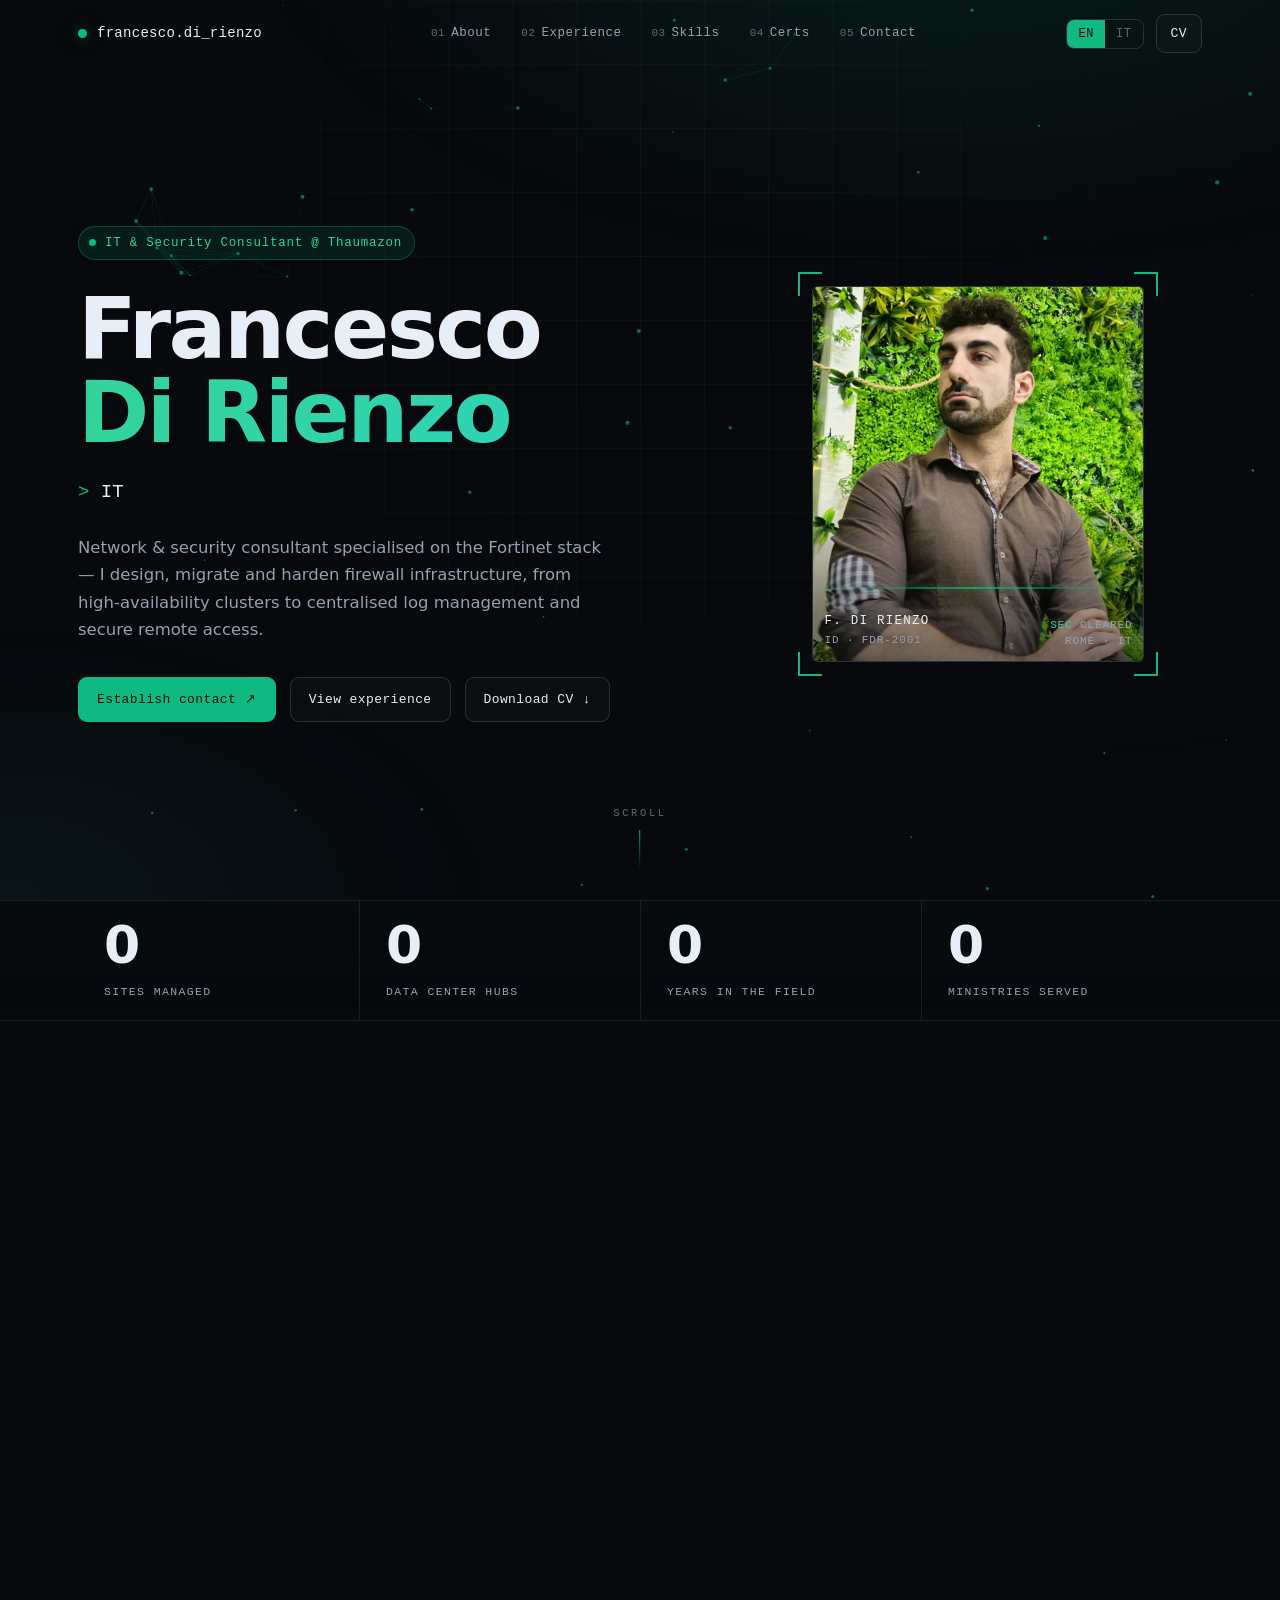
==== commit e37c47e7: "Portfolio spostato su france5cogreen.github.io: portfolio.html ora reindirizza Co-Authored-By: Claud" ====
--- a/portfolio.html
+++ b/portfolio.html
@@ -2,216 +2,12 @@
 <html lang="en">
 <head>
   <meta charset="UTF-8" />
-  <meta name="viewport" content="width=device-width, initial-scale=1.0" />
-  <title>Francesco Di Rienzo — Network & Security Engineer</title>
-  <meta name="description" content="Francesco Di Rienzo — IT &amp; Security Consultant at Thaumazon. Fortinet NSE 4. Firewall design &amp; migration, HA clusters, log management, secure remote access. Portfolio." />
-  <link rel="icon" type="image/svg+xml" href="assets/favicon.svg" />
-  <link rel="preconnect" href="https://fonts.googleapis.com" />
-  <link rel="preconnect" href="https://fonts.gstatic.com" crossorigin />
-  <link href="https://fonts.googleapis.com/css2?family=Space+Grotesk:wght@400;500;600;700&family=IBM+Plex+Sans:wght@400;500;600&family=JetBrains+Mono:wght@400;500;600&display=swap" rel="stylesheet" />
-  <link rel="stylesheet" href="assets/styles.css" />
+  <title>Moved — Francesco Di Rienzo</title>
+  <link rel="canonical" href="https://france5cogreen.github.io/" />
+  <meta http-equiv="refresh" content="0; url=https://france5cogreen.github.io/" />
+  <meta name="robots" content="noindex" />
 </head>
 <body>
-  <!-- background layers -->
-  <canvas id="net-canvas"></canvas>
-  <div class="bg-grid"></div>
-  <div class="bg-vignette"></div>
-
-  <!-- NAV -->
-  <header class="nav">
-    <div class="wrap">
-      <a href="#top" class="brand">
-        <span class="dot"></span>
-        francesco.di_rienzo<span class="cursor">_</span>
-      </a>
-      <nav class="nav-links">
-        <a href="#about" id="nav-about"></a>
-        <a href="#experience" id="nav-exp"></a>
-        <a href="#skills" id="nav-skills"></a>
-        <a href="#certs" id="nav-certs"></a>
-        <a href="#contact" id="nav-contact"></a>
-      </nav>
-      <div class="nav-right">
-        <div class="lang-toggle">
-          <button data-lang="en">EN</button>
-          <button data-lang="it">IT</button>
-        </div>
-        <a class="btn btn-cv cv-link" href="assets/CV_DiRienzo.pdf" target="_blank" rel="noopener">CV</a>
-        <button class="nav-burger" id="burger" aria-label="Menu"><span></span></button>
-      </div>
-    </div>
-  </header>
-  <div class="mobile-menu" id="mm"></div>
-
-  <main class="page" id="top">
-    <!-- HERO -->
-    <section class="hero" id="hero">
-      <div class="wrap hero-grid">
-        <div class="hero-left">
-          <span class="hero-status"><span class="live"></span><span id="hero-status"></span></span>
-          <h1 id="hero-h1"></h1>
-          <div class="hero-role">
-            <span class="prompt">&gt;</span> <span class="typed" id="typed"></span><span class="tw-cursor"></span>
-          </div>
-          <p class="hero-bio" id="hero-bio"></p>
-          <div class="hero-cta">
-            <a class="btn btn-primary" id="cta1" href="#contact"></a>
-            <a class="btn" id="cta2" href="#experience"></a>
-            <a class="btn cv-link" id="cv-btn" href="assets/CV_DiRienzo.pdf" target="_blank" rel="noopener"></a>
-          </div>
-        </div>
-
-        <div class="id-frame">
-          <span class="id-corner tl"></span><span class="id-corner tr"></span>
-          <span class="id-corner bl"></span><span class="id-corner br"></span>
-          <span class="scan"></span>
-          <div class="photo">
-            <img id="profile-img" src="assets/profile.webp" alt="Francesco Di Rienzo" />
-            <div id="photo-fallback" style="display:none; position:absolute; inset:0; place-items:center; background:repeating-linear-gradient(135deg,#0d121a,#0d121a 10px,#0f141c 10px,#0f141c 20px); font-family:var(--font-mono); color:var(--text-faint); font-size:12px; text-align:center; padding:20px;">
-              [ drop&nbsp;profile.webp&nbsp;in&nbsp;/assets ]
-            </div>
-          </div>
-          <div class="id-tag">
-            <div>
-              <div class="id-name">F. DI RIENZO</div>
-              <div>ID · FDR-2001</div>
-            </div>
-            <div class="id-meta">
-              <div><b>SEC</b> CLEARED</div>
-              <div>ROME · IT</div>
-            </div>
-          </div>
-        </div>
-      </div>
-      <div class="scroll-cue"><span>scroll</span><span class="bar"></span></div>
-    </section>
-
-    <!-- STATS -->
-    <section class="stats" id="stats" style="padding-top:0;padding-bottom:0;">
-      <div class="wrap">
-        <div class="stats-grid">
-          <div class="stat"><div class="num">0</div><div class="lbl"></div></div>
-          <div class="stat"><div class="num">0</div><div class="lbl"></div></div>
-          <div class="stat"><div class="num">0</div><div class="lbl"></div></div>
-          <div class="stat"><div class="num">0</div><div class="lbl"></div></div>
-        </div>
-      </div>
-    </section>
-
-    <!-- ABOUT -->
-    <section id="about">
-      <div class="wrap">
-        <div class="section-head reveal">
-          <span class="eyebrow" id="about-eyebrow"></span>
-          <h2 id="about-title"></h2>
-          <p class="lead" id="about-lead"></p>
-        </div>
-        <div class="about-grid">
-          <div class="about-copy reveal reveal-d1">
-            <div id="about-copy"></div>
-            <div class="about-tags" id="about-tags"></div>
-          </div>
-          <div class="reveal reveal-d2">
-            <div class="terminal">
-              <div class="bar">
-                <span class="tdot"></span><span class="tdot"></span><span class="tdot g"></span>
-                <span class="title" id="term-title"></span>
-              </div>
-              <div class="body" id="term-body"></div>
-            </div>
-          </div>
-        </div>
-      </div>
-    </section>
-
-    <!-- EXPERIENCE -->
-    <section id="experience">
-      <div class="wrap">
-        <div class="section-head reveal">
-          <span class="eyebrow" id="exp-eyebrow"></span>
-          <h2 id="exp-title"></h2>
-          <p class="lead" id="exp-lead"></p>
-        </div>
-        <div class="timeline" id="timeline"></div>
-      </div>
-    </section>
-
-    <!-- SKILLS -->
-    <section id="skills">
-      <div class="wrap">
-        <div class="section-head reveal">
-          <span class="eyebrow" id="skills-eyebrow"></span>
-          <h2 id="skills-title"></h2>
-          <p class="lead" id="skills-lead"></p>
-        </div>
-        <div class="skills-grid" id="skills-grid"></div>
-      </div>
-    </section>
-
-    <!-- CERTS -->
-    <section id="certs">
-      <div class="wrap">
-        <div class="section-head reveal">
-          <span class="eyebrow" id="certs-eyebrow"></span>
-          <h2 id="certs-title"></h2>
-          <p class="lead" id="certs-lead"></p>
-        </div>
-        <div class="cert-grid" id="cert-grid"></div>
-      </div>
-    </section>
-
-    <!-- LANGUAGES + SOFT -->
-    <section id="languages">
-      <div class="wrap">
-        <div class="section-head reveal">
-          <span class="eyebrow" id="lang-eyebrow"></span>
-          <h2 id="lang-title"></h2>
-          <p class="lead" id="lang-lead"></p>
-        </div>
-        <div class="lang-soft">
-          <div class="reveal reveal-d1">
-            <h3 style="font-family:var(--font-mono);font-size:13px;letter-spacing:0.12em;text-transform:uppercase;color:var(--text-dim);margin-bottom:26px;" id="lang-subtitle"></h3>
-            <div class="lang-list" id="lang-list"></div>
-          </div>
-          <div class="reveal reveal-d2">
-            <h3 style="font-family:var(--font-mono);font-size:13px;letter-spacing:0.12em;text-transform:uppercase;color:var(--text-dim);margin-bottom:26px;" id="soft-title"></h3>
-            <div class="soft-grid" id="soft-grid"></div>
-          </div>
-        </div>
-      </div>
-    </section>
-
-    <!-- CONTACT -->
-    <section class="contact" id="contact">
-      <div class="wrap">
-        <div class="contact-card reveal">
-          <div class="corner-grid"></div>
-          <span class="eyebrow" id="contact-eyebrow" style="justify-content:center;"></span>
-          <h2 id="contact-title" style="margin-top:18px;"></h2>
-          <p class="sub" id="contact-sub"></p>
-          <div class="contact-actions">
-            <a class="btn btn-primary" id="contact-cta1" href="#"></a>
-            <a class="btn" id="contact-cta2" href="#" target="_blank" rel="noopener"></a>
-          </div>
-          <div class="contact-meta" id="contact-meta"></div>
-        </div>
-      </div>
-    </section>
-  </main>
-
-  <!-- FOOTER -->
-  <footer class="footer">
-    <div class="wrap">
-      <span>© <span id="year"></span> Francesco Di Rienzo · <span id="ft-tag"></span></span>
-      <div class="ft-links">
-        <a href="https://github.com/france5cogreen" target="_blank" rel="noopener">GitHub</a>
-        <a href="https://linkedin.com/in/francesco-di-rienzo" target="_blank" rel="noopener">LinkedIn</a>
-        <span style="color:var(--accent-1);">● <span id="ft-rights"></span></span>
-      </div>
-    </div>
-  </footer>
-
-  <script>document.getElementById("year").textContent = new Date().getFullYear();</script>
-  <script src="assets/app.js"></script>
+  <p>The portfolio has moved to <a href="https://france5cogreen.github.io/">france5cogreen.github.io</a>.</p>
 </body>
 </html>
